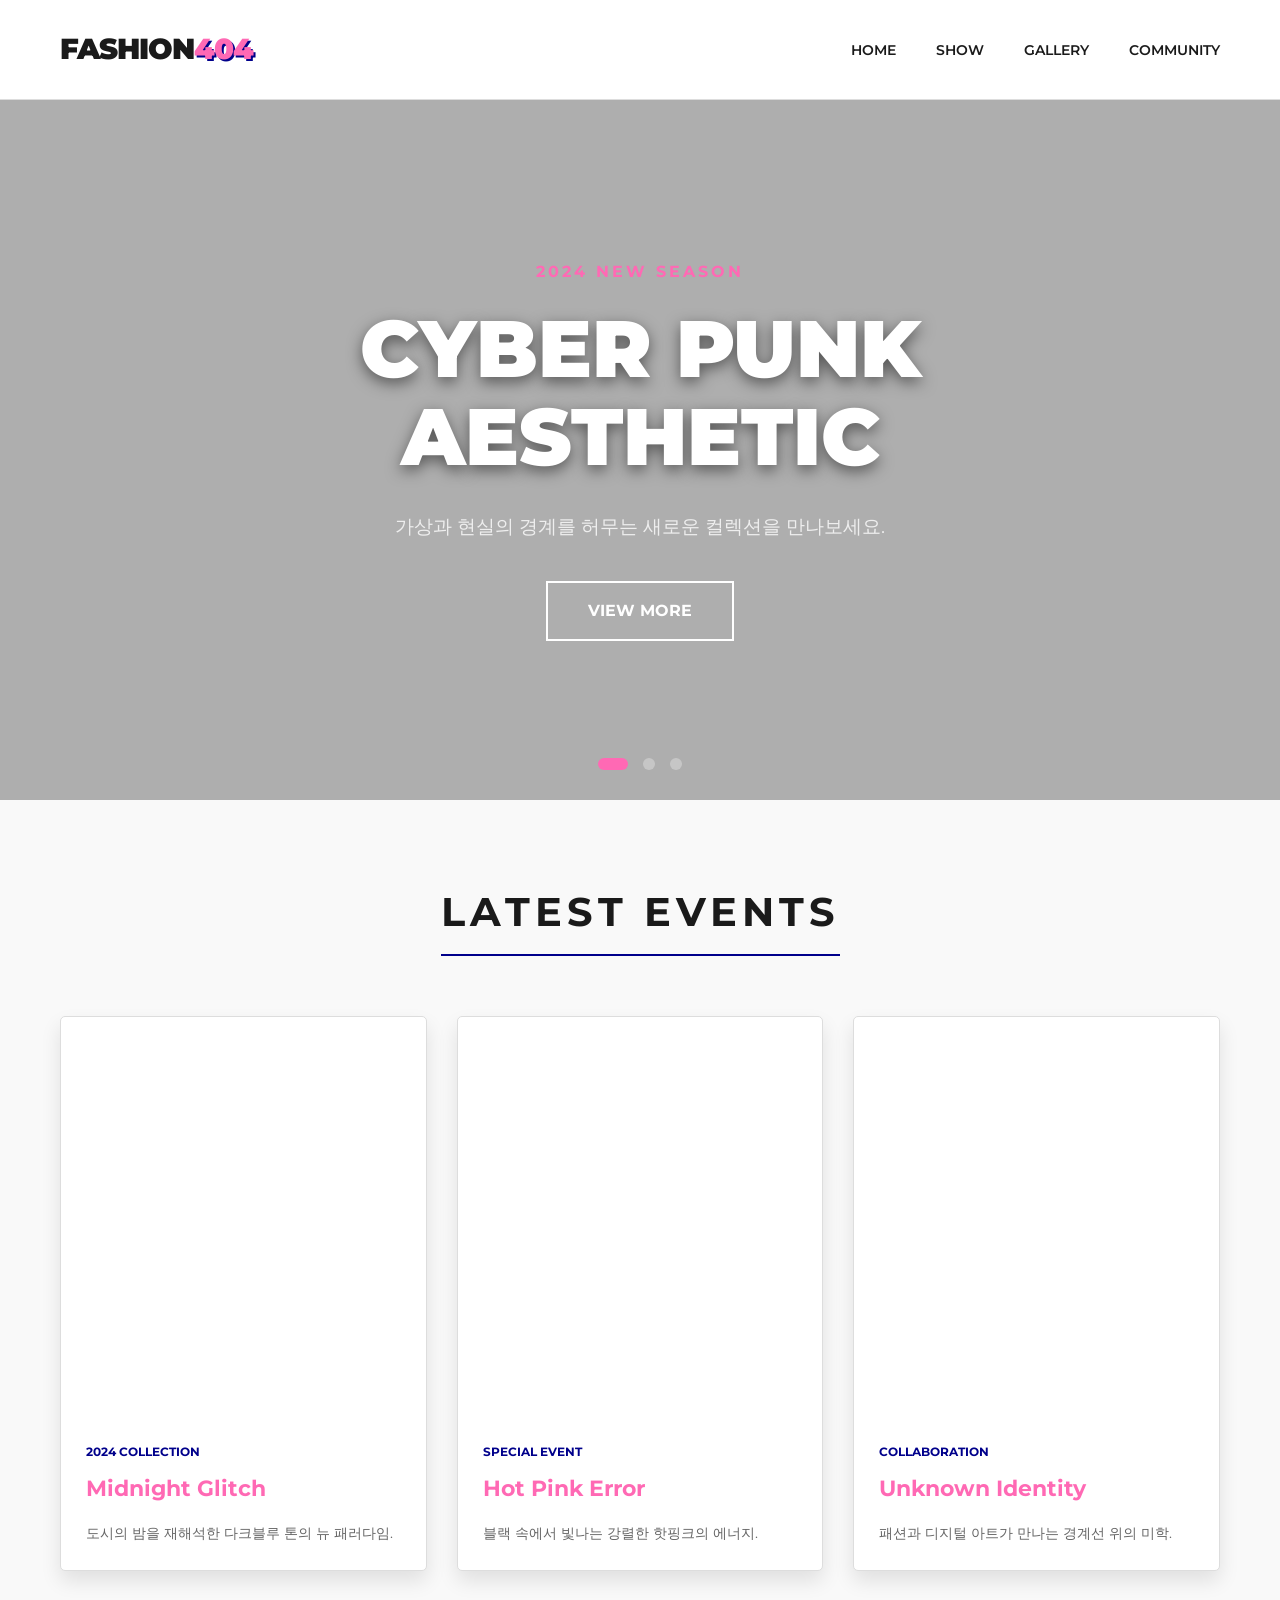
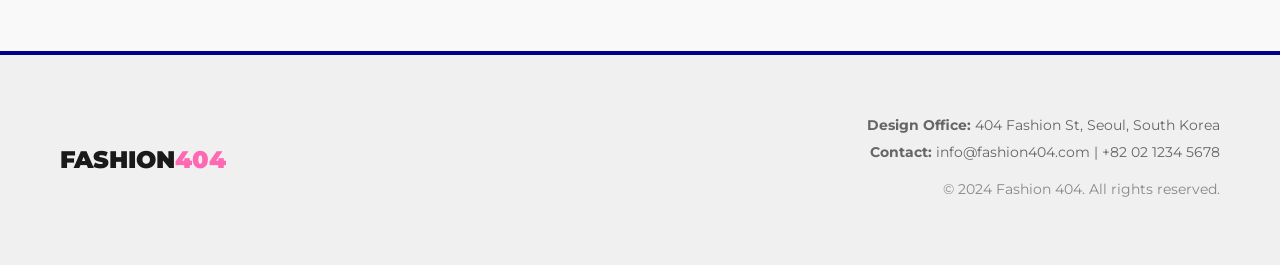
==== index.html @ 538547d5 "ㄴㄴ" ====
<!DOCTYPE html>
<html lang="ko">
<head>
    <meta charset="UTF-8">
    <meta name="viewport" content="width=device-width, initial-scale=1.0">
    <title>Fashion 404 | Designer Portfolio</title>
    <link rel="stylesheet" href="style.css">
    <!-- Google Fonts: Roboto for clean look -->
    <link href="https://fonts.googleapis.com/css2?family=Montserrat:wght@400;700;900&display=swap" rel="stylesheet">
</head>
<body>

    <!-- 1. 상단영역 -->
    <header>
        <div class="container">
            <h1 class="logo">FASHION<span>404</span></h1>
            <nav>
                <ul>
                    <li><a href="#home">Home</a></li>
                    <li><a href="#show">Show</a></li>
                    <li><a href="#gallery">Gallery</a></li>
                    <li><a href="#community">Community</a></li>
                </ul>
            </nav>
        </div>
    </header>

    <!-- 2. 메인영역 -->
    <main>
        <!-- 슬라이더 배너 영역 -->
        <section class="main-banner">
            <div class="slider-container">
                <div class="slider-wrapper">
                    <!-- 슬라이드 1 -->
                    <div class="slide" style="background-image: linear-gradient(rgba(0,0,0,0.3), rgba(0,0,0,0.3)), url('https://images.unsplash.com/photo-1469334031218-e382a71b716b?q=80&w=1920');">
                        <div class="slide-content">
                            <span class="slide-subtitle">2024 NEW SEASON</span>
                            <h2 class="slide-title">CYBER PUNK<br>AESTHETIC</h2>
                            <p class="slide-desc">가상과 현실의 경계를 허무는 새로운 컬렉션을 만나보세요.</p>
                            <a href="#" class="btn-more">VIEW MORE</a>
                        </div>
                    </div>
                    <!-- 슬라이드 2 -->
                    <div class="slide" style="background-image: linear-gradient(rgba(0,0,0,0.3), rgba(0,0,0,0.3)), url('https://images.unsplash.com/photo-1445205170230-053b830c6050?q=80&w=1920');">
                        <div class="slide-content">
                            <span class="slide-subtitle">EXCLUSIVE COLLAB</span>
                            <h2 class="slide-title">NEON VELVET<br>NIGHTS</h2>
                            <p class="slide-desc">부드러운 벨벳과 강렬한 네온의 완벽한 조화.</p>
                            <a href="#" class="btn-more">VIEW MORE</a>
                        </div>
                    </div>
                    <!-- 슬라이드 3 -->
                    <div class="slide" style="background-image: linear-gradient(rgba(0,0,0,0.3), rgba(0,0,0,0.3)), url('https://images.unsplash.com/photo-1490481651871-ab68de25d43d?q=80&w=1920');">
                        <div class="slide-content">
                            <span class="slide-subtitle">LIMITED EDITION</span>
                            <h2 class="slide-title">FASHION<br>GLITCH 404</h2>
                            <p class="slide-desc">정의되지 않은 스타일, 당신만의 코드를 완성하세요.</p>
                            <a href="#" class="btn-more">VIEW MORE</a>
                        </div>
                    </div>
                </div>
                <!-- 인디케이터 -->
                <div class="slider-dots">
                    <span class="dot active"></span>
                    <span class="dot"></span>
                    <span class="dot"></span>
                </div>
            </div>
        </section>

        <!-- 기존 이벤트 파트 -->
        <section class="hero">
            <div class="container">
                <h2>LATEST EVENTS</h2>
                <div class="card-wrapper">
                    <!-- 카드 1 -->
                    <article class="card">
                        <div class="card-image" style="background-image: url('https://images.unsplash.com/photo-1539109136881-3be0616acf4b?q=80&w=600');"></div>
                        <div class="card-content">
                            <span class="category">2024 Collection</span>
                            <h3>Midnight Glitch</h3>
                            <p>도시의 밤을 재해석한 다크블루 톤의 뉴 패러다임.</p>
                        </div>
                    </article>
                    <!-- 카드 2 -->
                    <article class="card featured">
                        <div class="card-image" style="background-image: url('https://images.unsplash.com/photo-1550639525-c97d455acf70?q=80&w=600');"></div>
                        <div class="card-content">
                            <span class="category">Special Event</span>
                            <h3>Hot Pink Error</h3>
                            <p>블랙 속에서 빛나는 강렬한 핫핑크의 에너지.</p>
                        </div>
                    </article>
                    <!-- 카드 3 -->
                    <article class="card">
                        <div class="card-image" style="background-image: url('https://images.unsplash.com/photo-1490481651871-ab68de25d43d?q=80&w=600');"></div>
                        <div class="card-content">
                            <span class="category">Collaboration</span>
                            <h3>Unknown Identity</h3>
                            <p>패션과 디지털 아트가 만나는 경계선 위의 미학.</p>
                        </div>
                    </article>
                </div>
            </div>
        </section>
    </main>

    <!-- 3. 하단영역 -->
    <footer>
        <div class="container">
            <div class="footer-content">
                <div class="footer-logo">FASHION<span>404</span></div>
                <div class="footer-info">
                    <p><strong>Design Office:</strong> 404 Fashion St, Seoul, South Korea</p>
                    <p><strong>Contact:</strong> info@fashion404.com | +82 02 1234 5678</p>
                    <p class="copyright">&copy; 2024 Fashion 404. All rights reserved.</p>
                </div>
            </div>
        </div>
    </footer>

    <script>
        const wrapper = document.querySelector('.slider-wrapper');
        const slides = document.querySelectorAll('.slide');
        const dots = document.querySelectorAll('.dot');
        let currentIndex = 0;
        let startX = 0;
        let isDragging = false;
        let autoPlayTimer;
        let resumeTimer;

        // 슬라이드 이동 함수
        function goToSlide(index) {
            if (index < 0) index = slides.length - 1;
            if (index >= slides.length) index = 0;
            
            currentIndex = index;
            wrapper.style.transform = `translateX(-${currentIndex * 100}%)`;
            
            // 도트 업데이트
            dots.forEach((dot, i) => {
                dot.classList.toggle('active', i === currentIndex);
            });
        }

        // 자동 재생 시작
        function startAutoPlay() {
            stopAutoPlay();
            autoPlayTimer = setInterval(() => {
                goToSlide(currentIndex + 1);
            }, 3000);
        }

        // 자동 재생 정지
        function stopAutoPlay() {
            clearInterval(autoPlayTimer);
            clearTimeout(resumeTimer);
        }

        // 사용자 조작 후 재개 설정
        function resetAutoPlayTimer() {
            stopAutoPlay();
            resumeTimer = setTimeout(() => {
                startAutoPlay();
            }, 5000);
        }

        // 터치/마우스 이벤트 (스와이프)
        wrapper.addEventListener('mousedown', dragStart);
        wrapper.addEventListener('touchstart', dragStart);
        wrapper.addEventListener('mouseup', dragEnd);
        wrapper.addEventListener('touchend', dragEnd);

        function dragStart(e) {
            isDragging = true;
            startX = (e.type === 'touchstart') ? e.touches[0].clientX : e.clientX;
            stopAutoPlay();
        }

        function dragEnd(e) {
            if (!isDragging) return;
            const endX = (e.type === 'touchend') ? e.changedTouches[0].clientX : e.clientX;
            const diff = startX - endX;

            if (Math.abs(diff) > 50) { // 50px 이상 이동시 슬라이드
                if (diff > 0) {
                    goToSlide(currentIndex + 1);
                } else {
                    goToSlide(currentIndex - 1);
                }
            }
            isDragging = false;
            resetAutoPlayTimer();
        }

        // 도트 클릭 이벤트
        dots.forEach((dot, index) => {
            dot.addEventListener('click', () => {
                goToSlide(index);
                resetAutoPlayTimer();
            });
        });

        // 초기 시작
        startAutoPlay();
    </script>
</body>
</html>
---- style.css ----
:root {
    /* Light Mode (기본) */
    --bg-body: #f9f9f9;
    --bg-card: #ffffff;
    --bg-header: rgba(255, 255, 255, 0.9);
    --bg-footer: #f0f0f0;
    --text-main: #1a1a1a;
    --text-sub: #666;
    --text-muted: #888;
    --border: #ddd;
    --accent: #ff69b4; /* Hotpink */
    --accent-dark: #00008b; /* Darkblue */
    --shadow: rgba(0,0,0,0.1);
}

[data-theme='dark'] {
    /* Dark Mode */
    --bg-body: #0a0a0a;
    --bg-card: #1a1a1a;
    --bg-header: rgba(10, 10, 10, 0.9);
    --bg-footer: #000000;
    --text-main: #ffffff;
    --text-sub: #ccc;
    --text-muted: #555;
    --border: #333;
    --accent: #ff69b4;
    --accent-dark: #4169e1; /* 좀 더 밝은 블루로 조정 */
    --shadow: rgba(0,0,0,0.5);
}

* {
    margin: 0;
    padding: 0;
    box-sizing: border-box;
}

body {
    font-family: 'Montserrat', sans-serif;
    background-color: var(--bg-body);
    color: var(--text-main);
    line-height: 1.6;
    transition: background-color 0.3s, color 0.3s;
}

a {
    text-decoration: none;
    color: inherit;
}

ul {
    list-style: none;
}

.container {
    max-width: 1200px;
    margin: 0 auto;
    padding: 0 20px;
}

/* 1. 상단영역 (Header) */
header {
    height: 100px;
    display: flex;
    align-items: center;
    border-bottom: 1px solid var(--border);
    position: sticky;
    top: 0;
    background-color: var(--bg-header);
    backdrop-filter: blur(10px);
    z-index: 1000;
    transition: background-color 0.3s, border-color 0.3s;
}

header .container {
    display: flex;
    justify-content: space-between;
    align-items: center;
    width: 100%;
}

.logo {
    font-size: 1.8rem;
    font-weight: 900;
    letter-spacing: -1px;
}

.logo span {
    color: var(--accent);
    text-shadow: 2px 2px 0px var(--accent-dark);
}

.header-right {
    display: flex;
    align-items: center;
    gap: 30px;
}

nav ul {
    display: flex;
    gap: 40px;
}

nav ul li a {
    font-weight: 600;
    text-transform: uppercase;
    font-size: 0.9rem;
    transition: color 0.3s;
}

nav ul li a:hover {
    color: var(--accent);
}

/* 테마 토글 버튼 */
.theme-toggle {
    background: none;
    border: 2px solid var(--border);
    border-radius: 50%;
    width: 40px;
    height: 40px;
    cursor: pointer;
    display: flex;
    align-items: center;
    justify-content: center;
    color: var(--text-main);
    transition: all 0.3s;
    font-size: 1.2rem;
}

.theme-toggle:hover {
    border-color: var(--accent);
    color: var(--accent);
}

/* 2. 메인영역 (Main Slider & Event Part) */
main {
    padding: 0 0 80px 0; /* 배너가 상단에 붙도록 수정 */
}

/* 슬라이더 배너 스타일 */
.main-banner {
    width: 100%;
    overflow: hidden;
    margin-bottom: 80px;
}

.slider-container {
    position: relative;
    width: 100%;
    height: 700px;
    overflow: hidden;
}

.slider-wrapper {
    display: flex;
    width: 100%;
    height: 100%;
    transition: transform 0.6s cubic-bezier(0.45, 0, 0.55, 1);
    cursor: grab;
}

.slider-wrapper:active {
    cursor: grabbing;
}

.slide {
    min-width: 100%;
    height: 100%;
    background-size: cover;
    background-position: center;
    display: flex;
    align-items: center;
    justify-content: center;
    text-align: center;
    position: relative;
}

.slide-content {
    z-index: 2;
    padding: 0 20px;
}

.slide-subtitle {
    display: block;
    font-weight: 700;
    color: var(--accent);
    letter-spacing: 3px;
    margin-bottom: 20px;
    font-size: 1rem;
}

.slide-title {
    font-size: 5rem;
    font-weight: 900;
    line-height: 1.1;
    margin-bottom: 30px;
    color: #fff; /* 사진 위 글씨는 항상 흰색 유지 */
    text-shadow: 0 5px 15px rgba(0,0,0,0.5);
}

.slide-desc {
    font-size: 1.2rem;
    color: #eee;
    margin-bottom: 40px;
    max-width: 600px;
    margin-left: auto;
    margin-right: auto;
}

.btn-more {
    display: inline-block;
    padding: 15px 40px;
    border: 2px solid #fff;
    color: #fff;
    font-weight: 700;
    transition: all 0.3s;
}

.btn-more:hover {
    background: #fff;
    color: #000;
}

.slider-dots {
    position: absolute;
    bottom: 30px;
    left: 50%;
    transform: translateX(-50%);
    display: flex;
    gap: 15px;
    z-index: 10;
}

.dot {
    width: 12px;
    height: 12px;
    border-radius: 50%;
    background: rgba(255, 255, 255, 0.3);
    cursor: pointer;
    transition: background 0.3s;
}

.dot.active {
    background: var(--accent);
    width: 30px;
    border-radius: 10px;
}

.hero h2 {
    font-size: 2.5rem;
    margin-bottom: 40px;
    text-align: center;
    letter-spacing: 5px;
    color: var(--text-main);
    border-bottom: 2px solid var(--accent-dark);
    display: inline-block;
    padding-bottom: 10px;
}

.hero {
    text-align: center;
}

.card-wrapper {
    display: grid;
    grid-template-columns: repeat(3, 1fr);
    gap: 30px;
    margin-top: 20px;
}

.card {
    background: var(--bg-card);
    border-radius: 5px;
    overflow: hidden;
    transition: transform 0.3s, border 0.3s, box-shadow 0.3s;
    border: 1px solid var(--border);
    text-align: left;
    box-shadow: 0 10px 20px var(--shadow);
}

.card:hover {
    transform: translateY(-10px);
    border: 1px solid var(--accent);
}

.card-image {
    height: 400px;
    background-size: cover;
    background-position: center;
    filter: grayscale(30%);
    transition: filter 0.3s;
}

.card:hover .card-image {
    filter: grayscale(0%);
}

.card-content {
    padding: 25px;
}

.category {
    color: var(--accent-dark);
    font-size: 0.75rem;
    font-weight: bold;
    text-transform: uppercase;
    display: block;
    margin-bottom: 10px;
}

.card h3 {
    font-size: 1.4rem;
    margin-bottom: 15px;
    color: var(--accent);
}

.card p {
    font-size: 0.9rem;
    color: var(--text-sub);
}

/* 3. 하단영역 (Footer) */
footer {
    background-color: var(--bg-footer);
    padding: 60px 0;
    border-top: 4px solid var(--accent-dark);
    transition: background-color 0.3s;
}

.footer-content {
    display: flex;
    justify-content: space-between;
    align-items: center;
}

.footer-logo {
    font-size: 1.5rem;
    font-weight: 900;
}

.footer-logo span {
    color: var(--accent);
}

.footer-info {
    text-align: right;
}

.footer-info p {
    font-size: 0.85rem;
    color: var(--text-sub);
    margin-bottom: 5px;
}

.copyright {
    margin-top: 15px;
    color: var(--text-muted) !important;
}

/* 반응형 (모바일 대응) */
@media (max-width: 768px) {
    .slider-container {
        height: 500px;
    }
    .slide-title {
        font-size: 3rem;
    }
    .card-wrapper {
        grid-template-columns: 1fr;
    }
    header {
        height: auto;
        padding: 20px 0;
    }
    header .container {
        flex-direction: column;
        gap: 20px;
        text-align: center;
    }
    .header-right {
        flex-direction: column;
        gap: 15px;
    }
    nav ul {
        gap: 15px;
    }
    .footer-content {
        flex-direction: column;
        gap: 20px;
        text-align: center;
    }
    .footer-info {
        text-align: center;
    }
}
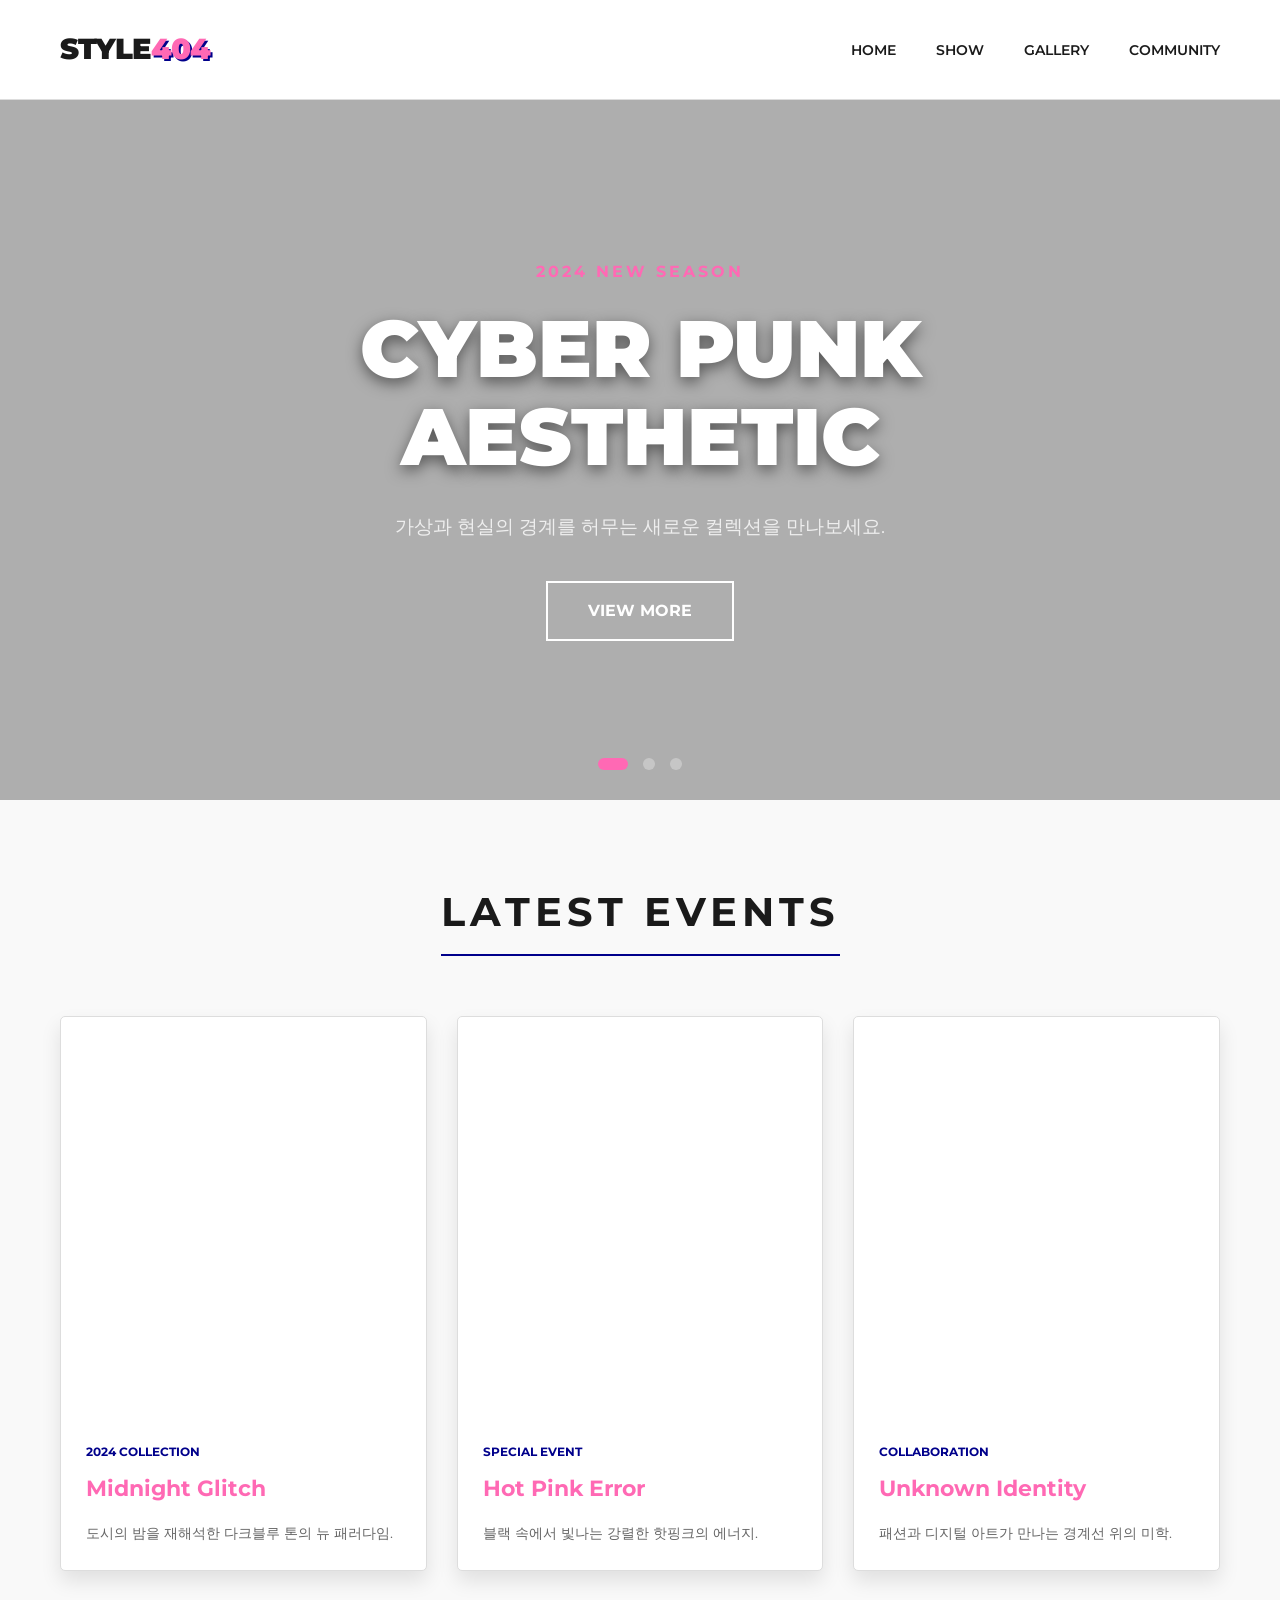
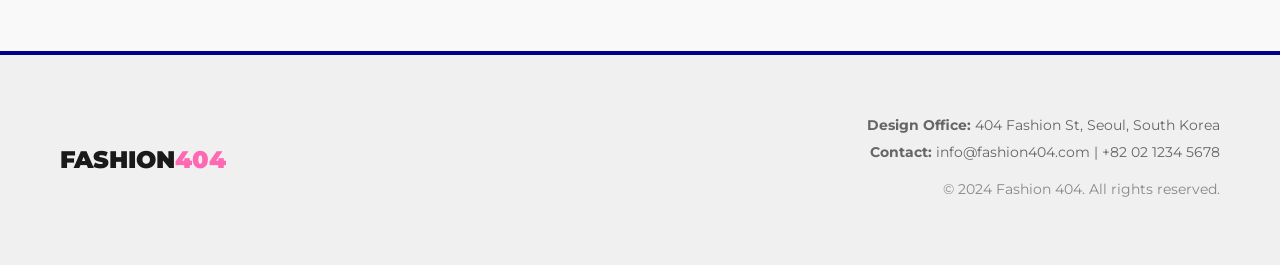
==== commit 170405ae: "로고변경" ====
--- a/index.html
+++ b/index.html
@@ -13,7 +13,7 @@
     <!-- 1. 상단영역 -->
     <header>
         <div class="container">
-            <h1 class="logo">FASHION<span>404</span></h1>
+            <h1 class="logo">STYLE<span>404</span></h1>
             <nav>
                 <ul>
                     <li><a href="#home">Home</a></li>
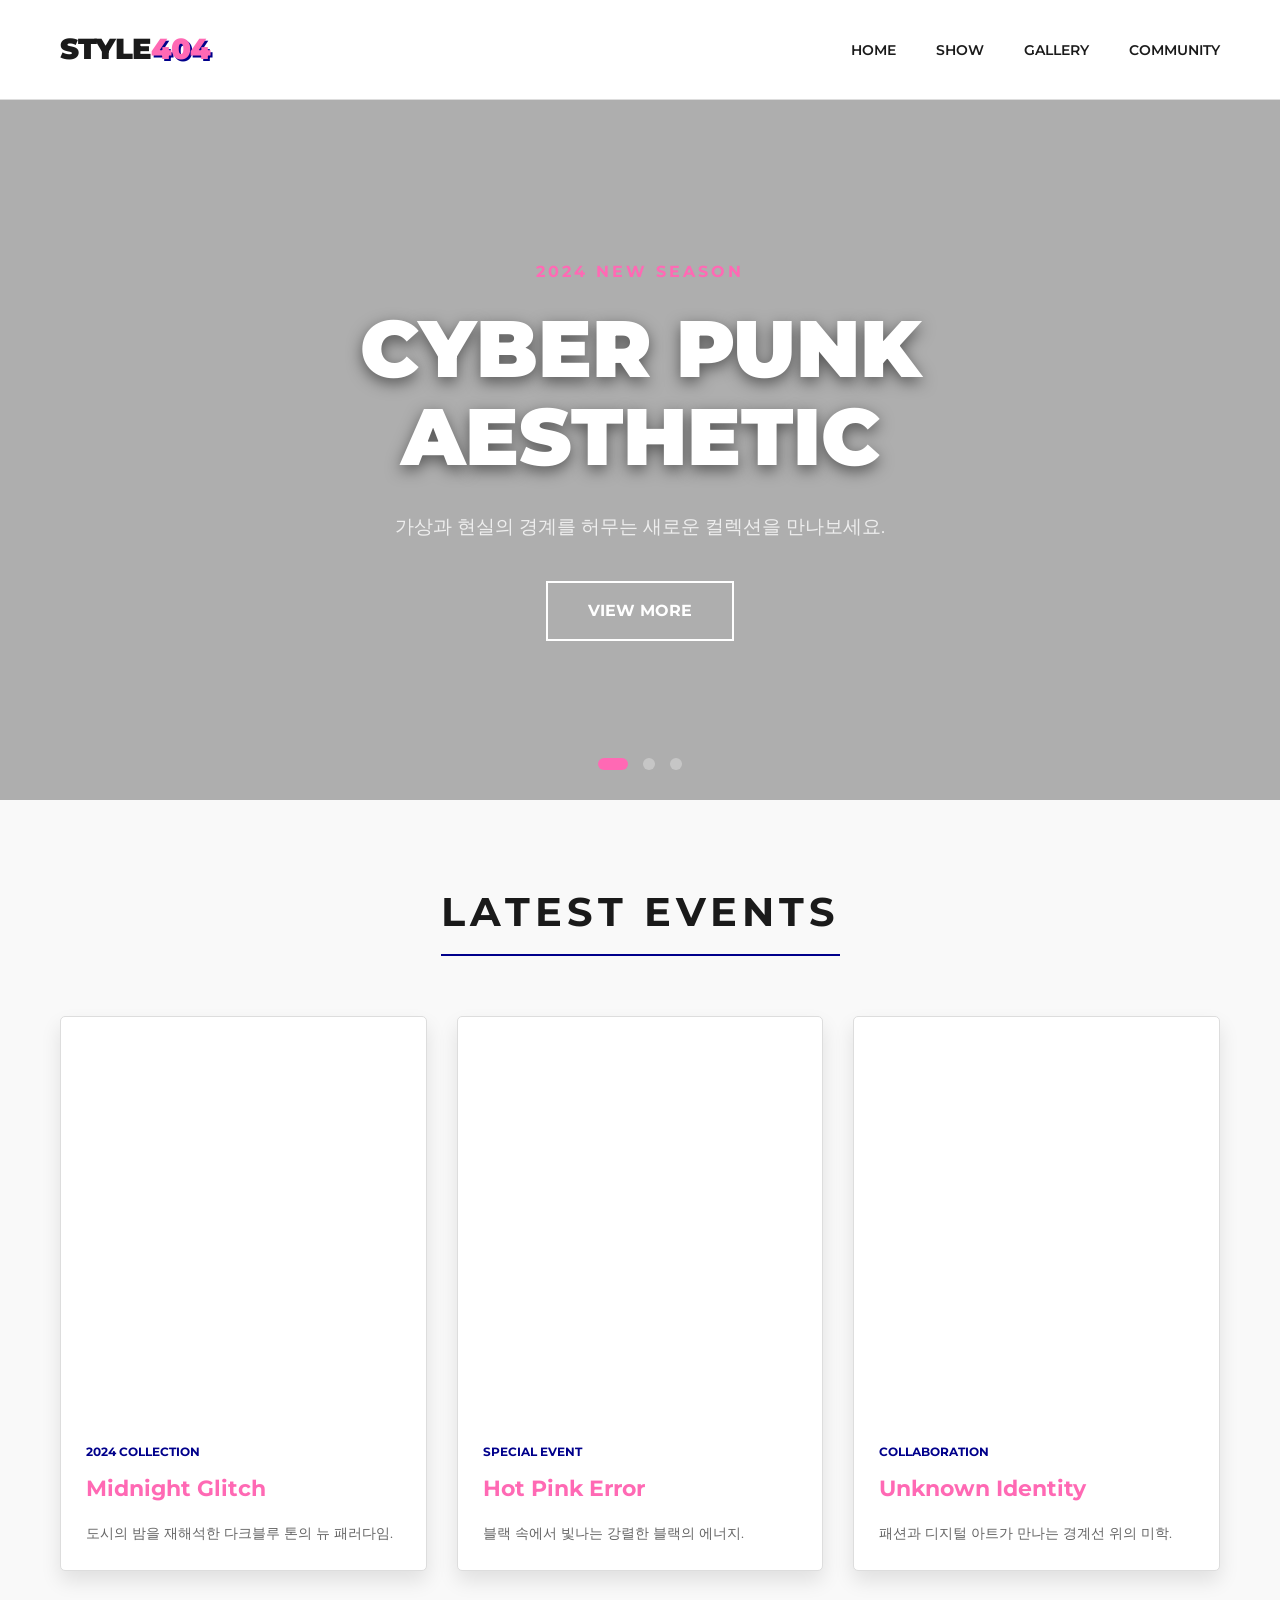
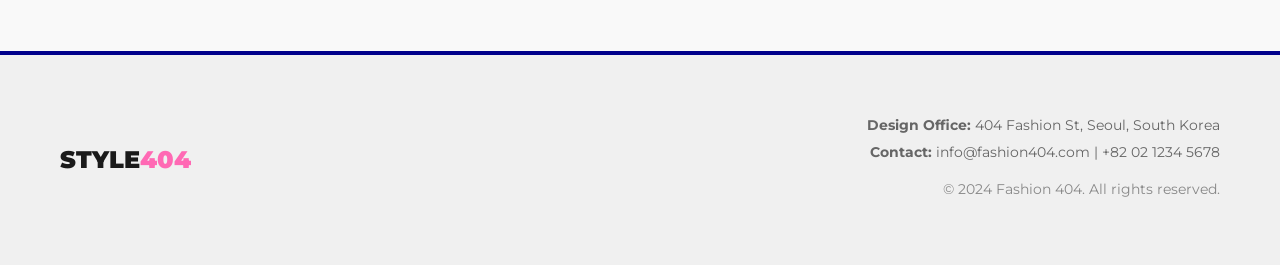
==== commit e9825202: "Update index.html" ====
--- a/index.html
+++ b/index.html
@@ -88,7 +88,7 @@
                         <div class="card-content">
                             <span class="category">Special Event</span>
                             <h3>Hot Pink Error</h3>
-                            <p>블랙 속에서 빛나는 강렬한 핫핑크의 에너지.</p>
+                            <p>블랙 속에서 빛나는 강렬한 블랙의 에너지.</p>
                         </div>
                     </article>
                     <!-- 카드 3 -->
@@ -109,7 +109,7 @@
     <footer>
         <div class="container">
             <div class="footer-content">
-                <div class="footer-logo">FASHION<span>404</span></div>
+                <div class="footer-logo">STYLE<span>404</span></div>
                 <div class="footer-info">
                     <p><strong>Design Office:</strong> 404 Fashion St, Seoul, South Korea</p>
                     <p><strong>Contact:</strong> info@fashion404.com | +82 02 1234 5678</p>
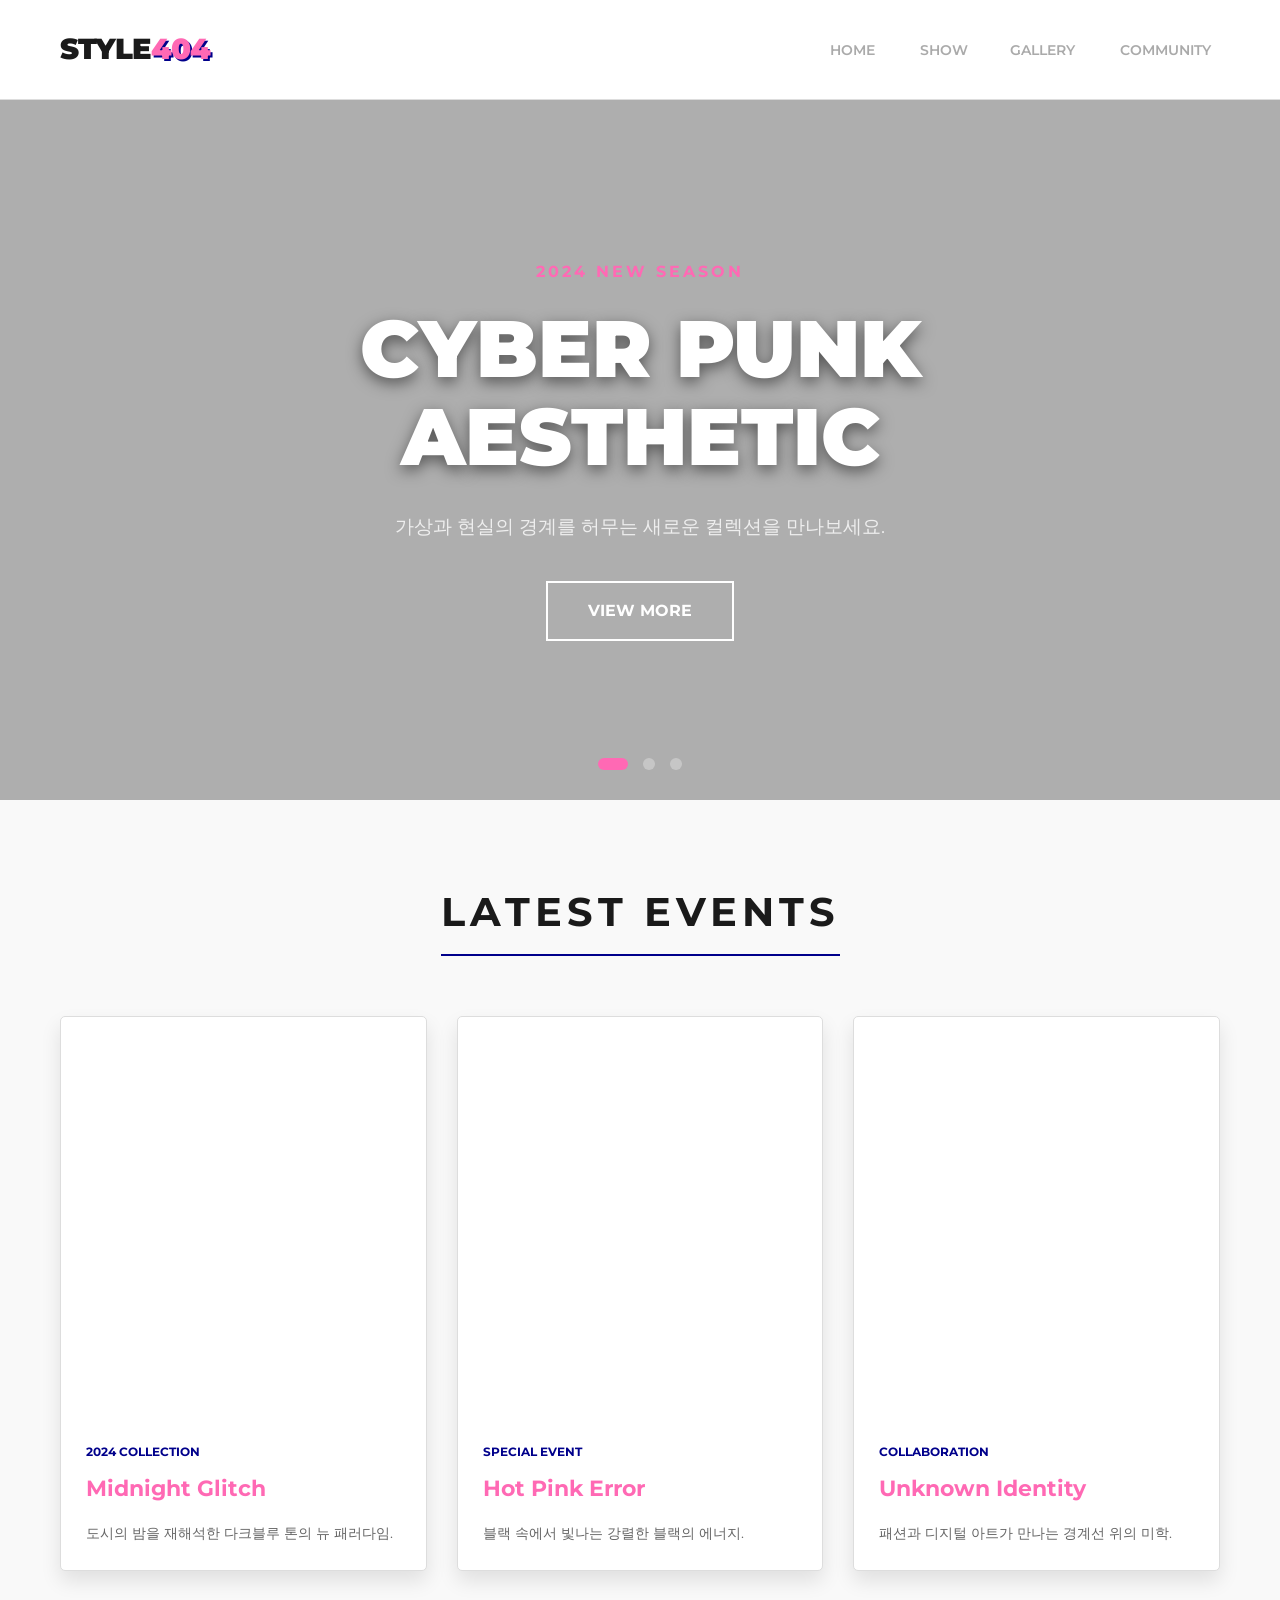
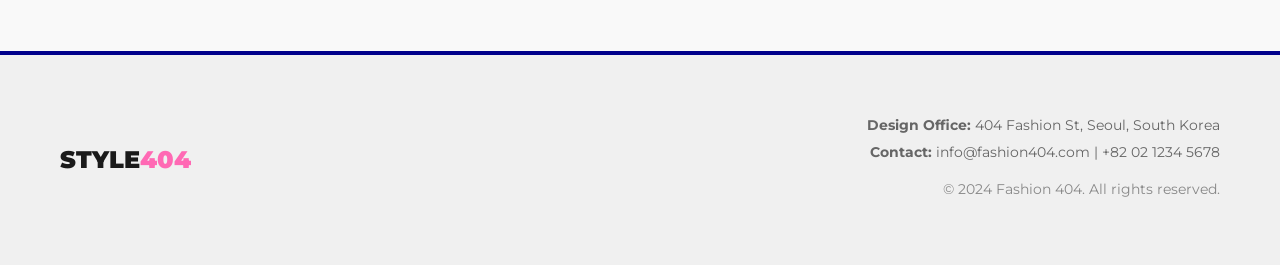
==== commit 8607c617: "상단메뉴 업데이트" ====
--- a/index.html
+++ b/index.html
@@ -14,14 +14,71 @@
     <header>
         <div class="container">
             <h1 class="logo">STYLE<span>404</span></h1>
-            <nav>
-                <ul>
-                    <li><a href="#home">Home</a></li>
-                    <li><a href="#show">Show</a></li>
-                    <li><a href="#gallery">Gallery</a></li>
-                    <li><a href="#community">Community</a></li>
-                </ul>
-            </nav>
+            <div class="header-right">
+                <button class="menu-toggle" type="button" aria-label="메뉴 열기" aria-expanded="false" aria-controls="mobile-menu-panel">
+                    <span></span>
+                    <span></span>
+                    <span></span>
+                </button>
+                <nav class="main-nav" aria-label="메인 메뉴">
+                    <ul>
+                        <li><a href="#home">Home</a></li>
+                        <li><a href="#show">Show</a></li>
+                        <li><a href="#gallery">Gallery</a></li>
+                        <li><a href="#community">Community</a></li>
+                    </ul>
+                </nav>
+            </div>
+        </div>
+        <div class="mega-menu" id="mobile-menu-panel">
+            <div class="mega-menu-inner">
+                <nav class="mobile-nav" aria-label="모바일 메인 메뉴">
+                    <ul>
+                        <li><a href="#home">Home</a></li>
+                        <li><a href="#show">Show</a></li>
+                        <li><a href="#gallery">Gallery</a></li>
+                        <li><a href="#community">Community</a></li>
+                    </ul>
+                </nav>
+                <div class="mega-menu-grid">
+                    <section class="mega-menu-column" aria-labelledby="submenu-home">
+                        <h2 id="submenu-home">Home</h2>
+                        <ul>
+                            <li><a href="#home">Welcome</a></li>
+                            <li><a href="#home">Latest News</a></li>
+                            <li><a href="#home">Featured Looks</a></li>
+                            <li><a href="#home">Editor's Pick</a></li>
+                        </ul>
+                    </section>
+                    <section class="mega-menu-column" aria-labelledby="submenu-show">
+                        <h2 id="submenu-show">Show</h2>
+                        <ul>
+                            <li><a href="#show">Runway Calendar</a></li>
+                            <li><a href="#show">Live Shows</a></li>
+                            <li><a href="#show">Designer Interviews</a></li>
+                            <li><a href="#show">Behind the Scenes</a></li>
+                        </ul>
+                    </section>
+                    <section class="mega-menu-column" aria-labelledby="submenu-gallery">
+                        <h2 id="submenu-gallery">Gallery</h2>
+                        <ul>
+                            <li><a href="#gallery">Lookbook</a></li>
+                            <li><a href="#gallery">Street Style</a></li>
+                            <li><a href="#gallery">Editorial</a></li>
+                            <li><a href="#gallery">Design Archive</a></li>
+                        </ul>
+                    </section>
+                    <section class="mega-menu-column" aria-labelledby="submenu-community">
+                        <h2 id="submenu-community">Community</h2>
+                        <ul>
+                            <li><a href="#community">Member Stories</a></li>
+                            <li><a href="#community">Style Forum</a></li>
+                            <li><a href="#community">Events</a></li>
+                            <li><a href="#community">Join Us</a></li>
+                        </ul>
+                    </section>
+                </div>
+            </div>
         </div>
     </header>
 
@@ -203,6 +260,32 @@
 
         // 초기 시작
         startAutoPlay();
+
+        const header = document.querySelector('header');
+        const mainNav = document.querySelector('.main-nav');
+        const menuToggle = document.querySelector('.menu-toggle');
+        const mobileMenu = window.matchMedia('(max-width: 768px)');
+
+        function setMenuOpen(isOpen) {
+            header.classList.toggle('is-menu-open', isOpen);
+            menuToggle.setAttribute('aria-expanded', String(isOpen));
+            menuToggle.setAttribute('aria-label', isOpen ? '메뉴 닫기' : '메뉴 열기');
+        }
+
+        mainNav.addEventListener('pointerenter', () => {
+            if (!mobileMenu.matches) setMenuOpen(true);
+        });
+        mainNav.addEventListener('focusin', () => setMenuOpen(true));
+        header.addEventListener('pointerleave', () => {
+            if (!mobileMenu.matches) setMenuOpen(false);
+        });
+        header.addEventListener('focusout', (event) => {
+            if (!header.contains(event.relatedTarget)) setMenuOpen(false);
+        });
+        menuToggle.addEventListener('click', () => {
+            setMenuOpen(menuToggle.getAttribute('aria-expanded') !== 'true');
+        });
+        mobileMenu.addEventListener('change', () => setMenuOpen(false));
     </script>
 </body>
 </html>
--- a/style.css
+++ b/style.css
@@ -60,8 +60,7 @@
 /* 1. 상단영역 (Header) */
 header {
     height: 100px;
-    display: flex;
-    align-items: center;
+    display: block;
     border-bottom: 1px solid var(--border);
     position: sticky;
     top: 0;
@@ -76,6 +75,7 @@
     justify-content: space-between;
     align-items: center;
     width: 100%;
+    height: 100%;
 }
 
 .logo {
@@ -95,20 +95,100 @@
     gap: 30px;
 }
 
-nav ul {
-    display: flex;
+.main-nav ul {
+    display: grid;
+    grid-template-columns: 50px 50px 70px 100px;
     gap: 40px;
 }
 
-nav ul li a {
+.main-nav ul li a {
     font-weight: 600;
     text-transform: uppercase;
     font-size: 0.9rem;
-    transition: color 0.3s;
-}
-
-nav ul li a:hover {
-    color: var(--accent);
+    color: #aaa;
+    transition: color 0.2s;
+}
+
+.main-nav ul li a:hover,
+.main-nav ul li a:focus-visible {
+    color: #fff;
+}
+
+.menu-toggle,
+.mobile-nav {
+    display: none;
+}
+
+.mega-menu {
+    position: absolute;
+    top: 100%;
+    left: 0;
+    width: 100%;
+    max-height: 0;
+    overflow: hidden;
+    opacity: 0;
+    visibility: hidden;
+    background: #1a1a1a;
+    transition: max-height 0.35s ease-out, opacity 0.25s ease-out, visibility 0.35s;
+}
+
+header.is-menu-open .mega-menu {
+    max-height: 420px;
+    opacity: 1;
+    visibility: visible;
+    transition: max-height 0.35s ease-out, opacity 0.25s ease-out, visibility 0s;
+}
+
+.mega-menu-inner {
+    max-width: 1200px;
+    margin: 0 auto;
+    padding: 28px 20px 34px;
+    display: flex;
+    justify-content: flex-end;
+}
+
+.mega-menu-grid {
+    display: grid;
+    grid-template-columns: 50px 50px 70px 100px;
+    gap: 40px;
+}
+
+.mega-menu-column {
+    min-width: 0;
+    opacity: 0;
+    transform: translateY(-5px);
+    transition: opacity 0.2s ease-out, transform 0.2s ease-out;
+}
+
+header.is-menu-open .mega-menu-column {
+    opacity: 1;
+    transform: translateY(0);
+    transition-delay: 0.12s;
+}
+
+.mega-menu-column h2 {
+    margin-bottom: 12px;
+    color: #fff;
+    font-size: 0.9rem;
+    font-weight: 700;
+    text-transform: uppercase;
+}
+
+.mega-menu-column li + li {
+    margin-top: 8px;
+}
+
+.mega-menu-column a {
+    color: #aaa;
+    font-size: 0.82rem;
+    transition: color 0.2s;
+}
+
+.mega-menu-column a:hover,
+.mega-menu-column a:focus-visible,
+.mobile-nav a:hover,
+.mobile-nav a:focus-visible {
+    color: #fff;
 }
 
 /* 테마 토글 버튼 */
@@ -370,19 +450,96 @@
     }
     header {
         height: auto;
-        padding: 20px 0;
+        min-height: 76px;
+        padding: 0;
     }
     header .container {
+        min-height: 76px;
+        height: auto;
+        flex-direction: row;
+        gap: 12px;
+        text-align: left;
+    }
+    .header-right {
+        gap: 0;
+    }
+    .main-nav {
+        display: none;
+    }
+    .menu-toggle {
+        width: 42px;
+        height: 42px;
+        padding: 10px 8px;
+        display: flex;
         flex-direction: column;
-        gap: 20px;
-        text-align: center;
-    }
-    .header-right {
-        flex-direction: column;
-        gap: 15px;
-    }
-    nav ul {
-        gap: 15px;
+        justify-content: center;
+        gap: 5px;
+        border: 1px solid var(--border);
+        border-radius: 4px;
+        background: transparent;
+        cursor: pointer;
+    }
+    .menu-toggle span {
+        display: block;
+        width: 100%;
+        height: 2px;
+        background: var(--text-main);
+        transition: transform 0.2s, opacity 0.2s;
+    }
+    header.is-menu-open .menu-toggle span:first-child {
+        transform: translateY(7px) rotate(45deg);
+    }
+    header.is-menu-open .menu-toggle span:nth-child(2) {
+        opacity: 0;
+    }
+    header.is-menu-open .menu-toggle span:last-child {
+        transform: translateY(-7px) rotate(-45deg);
+    }
+    .mega-menu {
+        position: static;
+        width: 100%;
+        transition: max-height 0.35s ease-out, opacity 0.25s ease-out, visibility 0.35s;
+    }
+    header.is-menu-open .mega-menu {
+        max-height: 900px;
+    }
+    .mega-menu-inner {
+        display: block;
+        padding: 8px 20px 28px;
+    }
+    .mobile-nav {
+        display: block;
+        margin-bottom: 22px;
+        padding-bottom: 18px;
+        border-bottom: 1px solid #444;
+    }
+    .mobile-nav ul {
+        display: grid;
+        grid-template-columns: repeat(2, minmax(0, 1fr));
+        gap: 12px 20px;
+    }
+    .mobile-nav a {
+        color: #aaa;
+        font-size: 0.9rem;
+        font-weight: 700;
+        text-transform: uppercase;
+        transition: color 0.2s;
+    }
+    .mega-menu-grid {
+        grid-template-columns: repeat(2, minmax(0, 1fr));
+        gap: 22px 20px;
+    }
+    .mega-menu-column {
+        opacity: 0;
+    }
+    header.is-menu-open .mega-menu-column {
+        opacity: 1;
+    }
+    .mega-menu-column h2 {
+        font-size: 0.82rem;
+    }
+    .mega-menu-column a {
+        font-size: 0.78rem;
     }
     .footer-content {
         flex-direction: column;
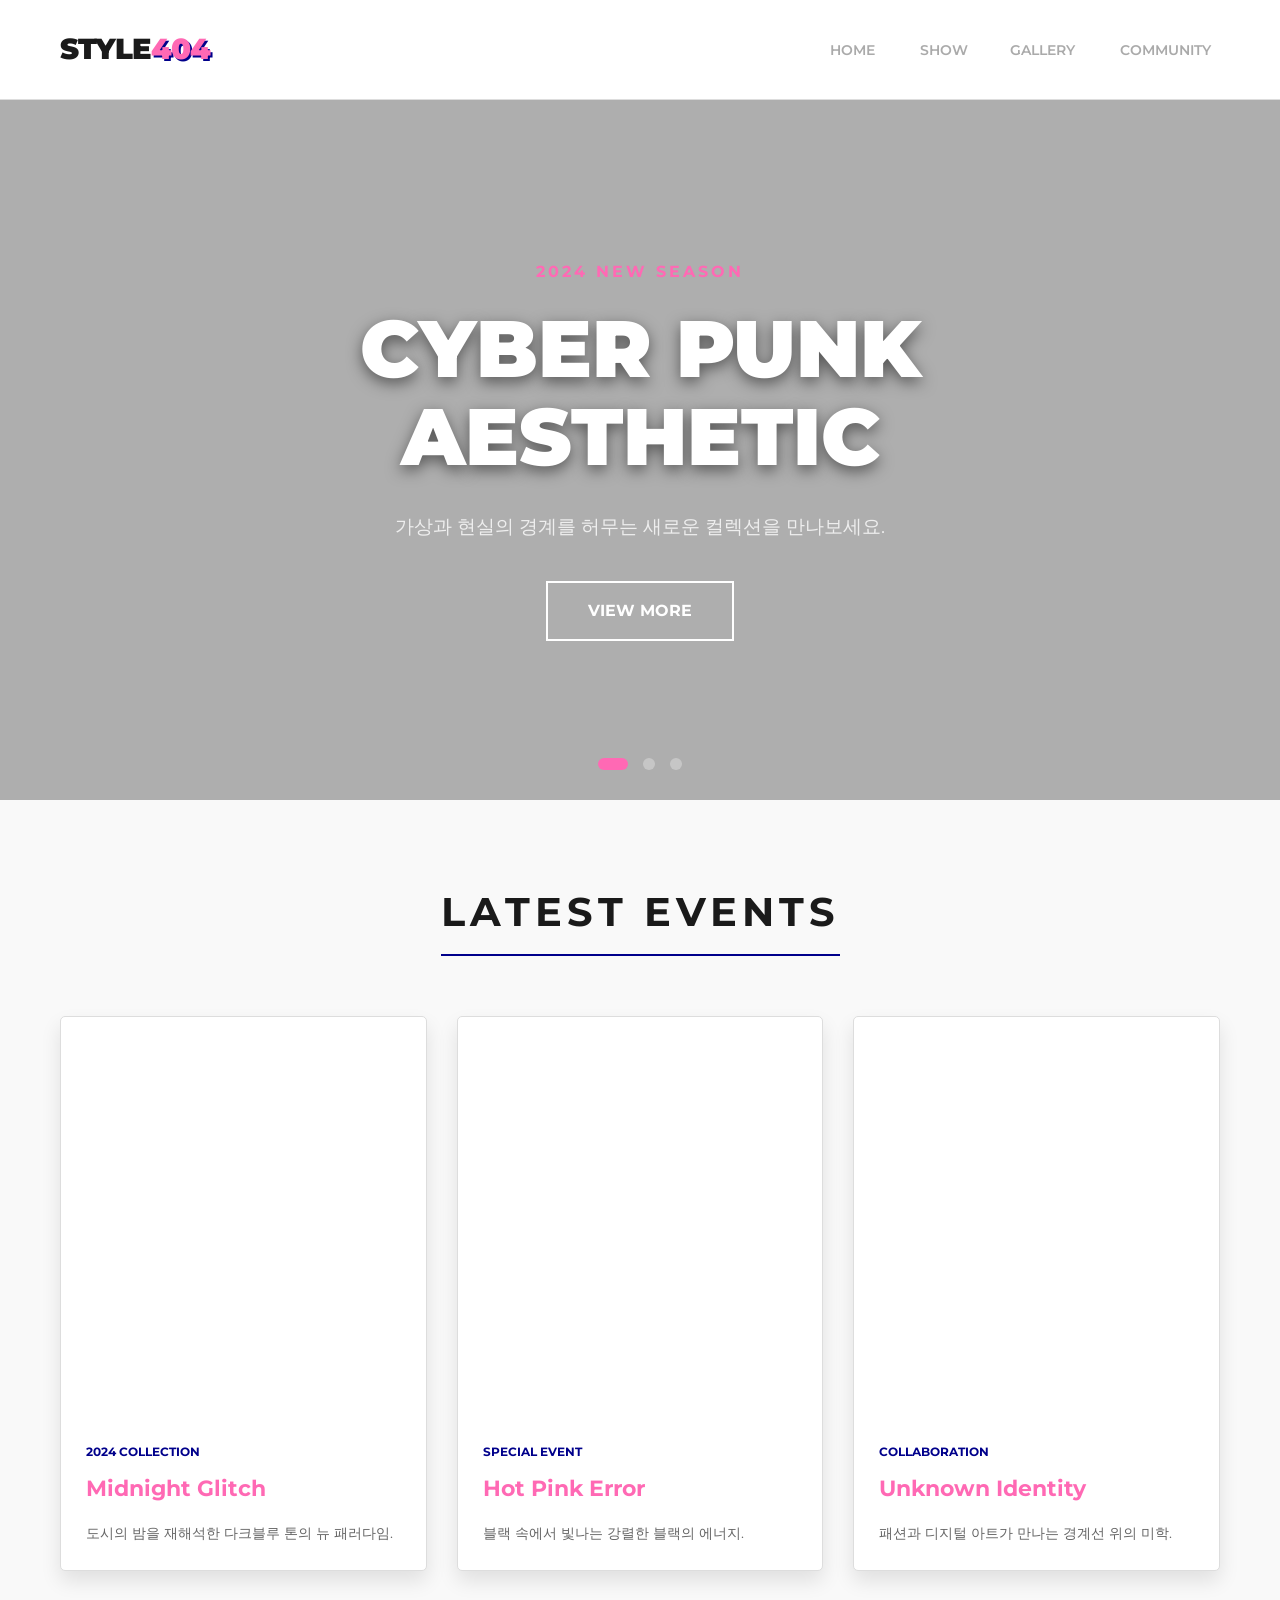
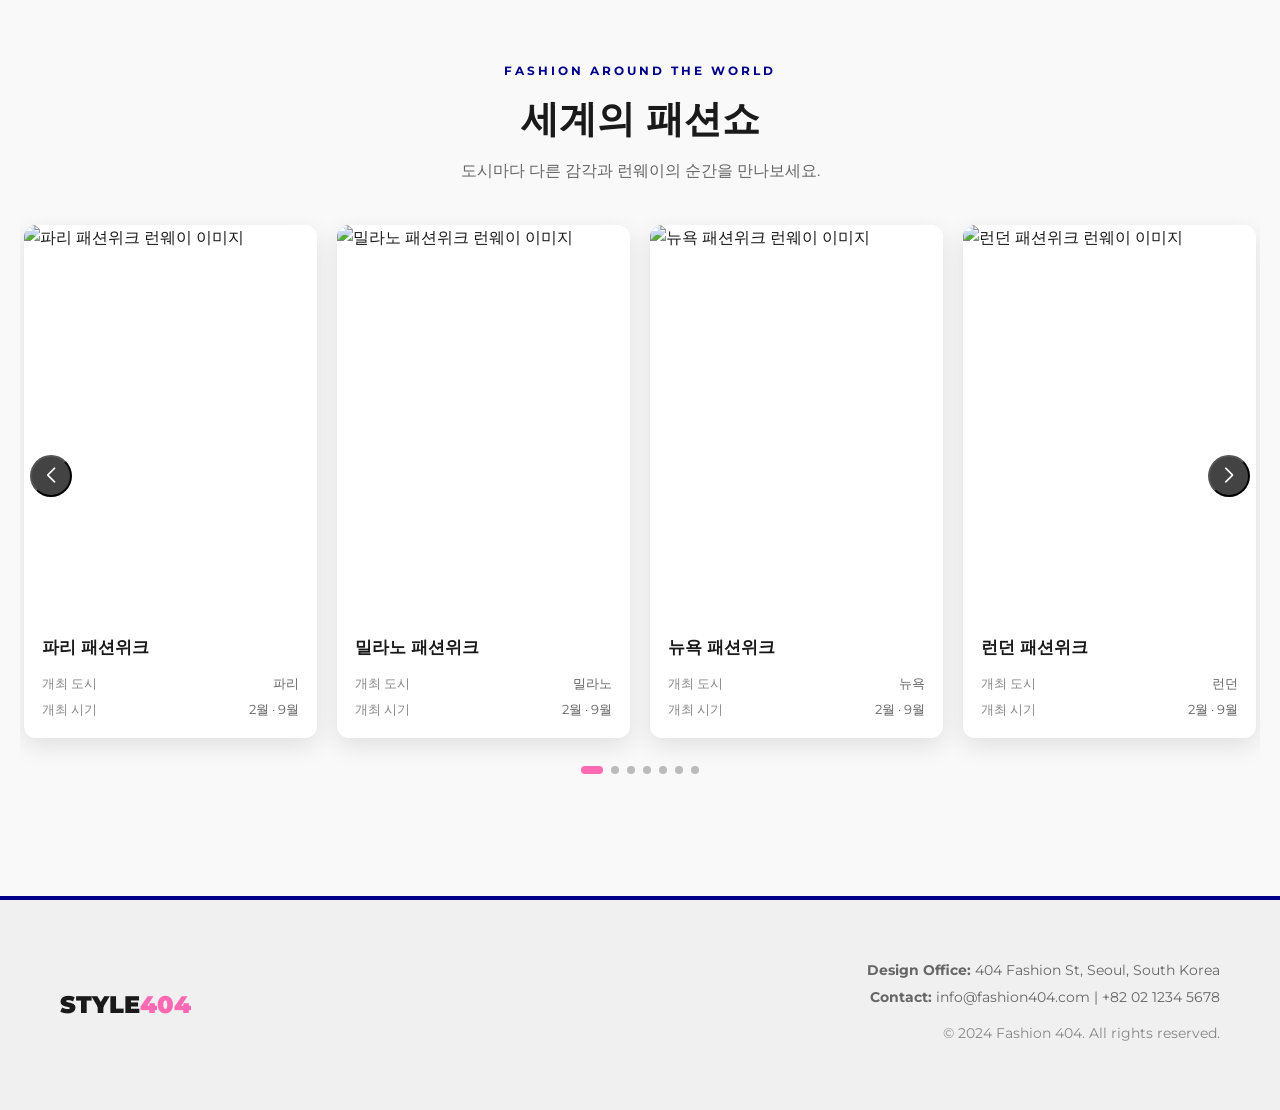
==== commit 3626e1f3: "텍스트 수정" ====
--- a/index.html
+++ b/index.html
@@ -4,6 +4,7 @@
     <meta charset="UTF-8">
     <meta name="viewport" content="width=device-width, initial-scale=1.0">
     <title>Fashion 404 | Designer Portfolio</title>
+    <link rel="stylesheet" href="https://cdn.jsdelivr.net/npm/swiper@11/swiper-bundle.min.css">
     <link rel="stylesheet" href="style.css">
     <!-- Google Fonts: Roboto for clean look -->
     <link href="https://fonts.googleapis.com/css2?family=Montserrat:wght@400;700;900&display=swap" rel="stylesheet">
@@ -160,6 +161,79 @@
                 </div>
             </div>
         </section>
+
+        <section class="fashion-show-section" aria-labelledby="fashion-show-title">
+            <div class="fashion-show-container">
+                <div class="fashion-show-heading">
+                    <span class="fashion-show-eyebrow">FASHION AROUND THE WORLD</span>
+                    <h2 id="fashion-show-title">세계의 패션쇼</h2>
+                    <p>도시마다 다른 감각과 런웨이의 순간을 만나보세요.</p>
+                </div>
+                <div class="swiper fashion-show-swiper">
+                    <div class="swiper-wrapper">
+                        <article class="swiper-slide fashion-show-card">
+                            <img src="https://picsum.photos/seed/fashion1/600/800" alt="파리 패션위크 런웨이 이미지">
+                            <div class="fashion-show-card-content">
+                                <h3>파리 패션위크</h3>
+                                <p><span>개최 도시</span>파리</p>
+                                <p><span>개최 시기</span>2월 · 9월</p>
+                            </div>
+                        </article>
+                        <article class="swiper-slide fashion-show-card">
+                            <img src="https://picsum.photos/seed/fashion2/600/800" alt="밀라노 패션위크 런웨이 이미지">
+                            <div class="fashion-show-card-content">
+                                <h3>밀라노 패션위크</h3>
+                                <p><span>개최 도시</span>밀라노</p>
+                                <p><span>개최 시기</span>2월 · 9월</p>
+                            </div>
+                        </article>
+                        <article class="swiper-slide fashion-show-card">
+                            <img src="https://picsum.photos/seed/fashion3/600/800" alt="뉴욕 패션위크 런웨이 이미지">
+                            <div class="fashion-show-card-content">
+                                <h3>뉴욕 패션위크</h3>
+                                <p><span>개최 도시</span>뉴욕</p>
+                                <p><span>개최 시기</span>2월 · 9월</p>
+                            </div>
+                        </article>
+                        <article class="swiper-slide fashion-show-card">
+                            <img src="https://picsum.photos/seed/fashion4/600/800" alt="런던 패션위크 런웨이 이미지">
+                            <div class="fashion-show-card-content">
+                                <h3>런던 패션위크</h3>
+                                <p><span>개최 도시</span>런던</p>
+                                <p><span>개최 시기</span>2월 · 9월</p>
+                            </div>
+                        </article>
+                        <article class="swiper-slide fashion-show-card">
+                            <img src="https://picsum.photos/seed/fashion5/600/800" alt="서울 패션위크 런웨이 이미지">
+                            <div class="fashion-show-card-content">
+                                <h3>서울 패션위크</h3>
+                                <p><span>개최 도시</span>서울</p>
+                                <p><span>개최 시기</span>3월 · 9월</p>
+                            </div>
+                        </article>
+                        <article class="swiper-slide fashion-show-card">
+                            <img src="https://picsum.photos/seed/fashion6/600/800" alt="도쿄 패션위크 런웨이 이미지">
+                            <div class="fashion-show-card-content">
+                                <h3>도쿄 패션위크</h3>
+                                <p><span>개최 도시</span>도쿄</p>
+                                <p><span>개최 시기</span>3월 · 8월</p>
+                            </div>
+                        </article>
+                        <article class="swiper-slide fashion-show-card">
+                            <img src="https://picsum.photos/seed/fashion7/600/800" alt="상하이 패션위크 런웨이 이미지">
+                            <div class="fashion-show-card-content">
+                                <h3>상하이 패션위크</h3>
+                                <p><span>개최 도시</span>상하이</p>
+                                <p><span>개최 시기</span>3월 · 10월</p>
+                            </div>
+                        </article>
+                    </div>
+                    <button class="swiper-button-prev" type="button" aria-label="이전 패션쇼"></button>
+                    <button class="swiper-button-next" type="button" aria-label="다음 패션쇼"></button>
+                    <div class="swiper-pagination"></div>
+                </div>
+            </div>
+        </section>
     </main>
 
     <!-- 3. 하단영역 -->
@@ -176,7 +250,41 @@
         </div>
     </footer>
 
+    <script src="https://cdn.jsdelivr.net/npm/swiper@11/swiper-bundle.min.js"></script>
     <script>
+        new Swiper('.fashion-show-swiper', {
+            loop: true,
+            loopAdditionalSlides: 2,
+            slidesPerView: 1.2,
+            spaceBetween: 20,
+            grabCursor: true,
+            speed: 600,
+            autoplay: {
+                delay: 3000,
+                disableOnInteraction: true,
+                pauseOnMouseEnter: true
+            },
+            navigation: {
+                nextEl: '.fashion-show-swiper .swiper-button-next',
+                prevEl: '.fashion-show-swiper .swiper-button-prev'
+            },
+            pagination: {
+                el: '.fashion-show-swiper .swiper-pagination',
+                clickable: true
+            },
+            breakpoints: {
+                480: {
+                    slidesPerView: 2
+                },
+                768: {
+                    slidesPerView: 3
+                },
+                1200: {
+                    slidesPerView: 4
+                }
+            }
+        });
+
         const wrapper = document.querySelector('.slider-wrapper');
         const slides = document.querySelectorAll('.slide');
         const dots = document.querySelectorAll('.dot');
--- a/style.css
+++ b/style.css
@@ -399,6 +399,132 @@
     color: var(--text-sub);
 }
 
+.fashion-show-section {
+    padding: 90px 20px 30px;
+}
+
+.fashion-show-container {
+    max-width: 1400px;
+    margin: 0 auto;
+}
+
+.fashion-show-heading {
+    margin-bottom: 32px;
+    text-align: center;
+}
+
+.fashion-show-eyebrow {
+    display: block;
+    margin-bottom: 8px;
+    color: var(--accent-dark);
+    font-size: 0.75rem;
+    font-weight: 700;
+    letter-spacing: 3px;
+}
+
+.fashion-show-heading h2 {
+    margin-bottom: 8px;
+    font-size: 2.4rem;
+    font-weight: 900;
+}
+
+.fashion-show-heading p {
+    color: var(--text-sub);
+}
+
+.fashion-show-swiper {
+    padding: 10px 4px 48px;
+}
+
+.fashion-show-card {
+    height: auto;
+    overflow: hidden;
+    border-radius: 12px;
+    background: var(--bg-card);
+    box-shadow: 0 8px 24px var(--shadow);
+    transition: transform 0.3s ease, box-shadow 0.3s ease;
+}
+
+.fashion-show-card:hover {
+    transform: translateY(-6px);
+    box-shadow: 0 14px 30px var(--shadow);
+}
+
+.fashion-show-card img {
+    display: block;
+    width: 100%;
+    aspect-ratio: 3 / 4;
+    object-fit: cover;
+}
+
+.fashion-show-card-content {
+    padding: 18px;
+}
+
+.fashion-show-card-content h3 {
+    margin-bottom: 12px;
+    color: var(--text-main);
+    font-size: 1.05rem;
+}
+
+.fashion-show-card-content p {
+    display: flex;
+    justify-content: space-between;
+    gap: 12px;
+    color: var(--text-sub);
+    font-size: 0.82rem;
+}
+
+.fashion-show-card-content p + p {
+    margin-top: 5px;
+}
+
+.fashion-show-card-content p span {
+    color: var(--text-muted);
+}
+
+.fashion-show-swiper .swiper-button-prev,
+.fashion-show-swiper .swiper-button-next {
+    top: calc((100% - 48px) / 2);
+    width: 42px;
+    height: 42px;
+    border-radius: 50%;
+    background: rgba(26, 26, 26, 0.82);
+    color: #fff;
+    transition: background-color 0.2s, transform 0.2s;
+}
+
+.fashion-show-swiper .swiper-button-prev:hover,
+.fashion-show-swiper .swiper-button-next:hover {
+    transform: scale(1.06);
+    background: var(--accent-dark);
+}
+
+.fashion-show-swiper .swiper-button-prev::after,
+.fashion-show-swiper .swiper-button-next::after {
+    font-size: 15px;
+    font-weight: 700;
+}
+
+.fashion-show-swiper .swiper-pagination {
+    bottom: 4px;
+}
+
+.fashion-show-swiper .swiper-pagination-bullet {
+    width: 8px;
+    height: 8px;
+    background: var(--text-muted);
+    opacity: 0.55;
+    transition: width 0.2s, opacity 0.2s, background-color 0.2s;
+}
+
+.fashion-show-swiper .swiper-pagination-bullet-active {
+    width: 22px;
+    border-radius: 8px;
+    background: var(--accent);
+    opacity: 1;
+}
+
 /* 3. 하단영역 (Footer) */
 footer {
     background-color: var(--bg-footer);
@@ -447,6 +573,17 @@
     }
     .card-wrapper {
         grid-template-columns: 1fr;
+    }
+    .fashion-show-section {
+        padding: 65px 20px 20px;
+    }
+    .fashion-show-heading h2 {
+        font-size: 2rem;
+    }
+    .fashion-show-swiper .swiper-button-prev,
+    .fashion-show-swiper .swiper-button-next {
+        width: 36px;
+        height: 36px;
     }
     header {
         height: auto;
